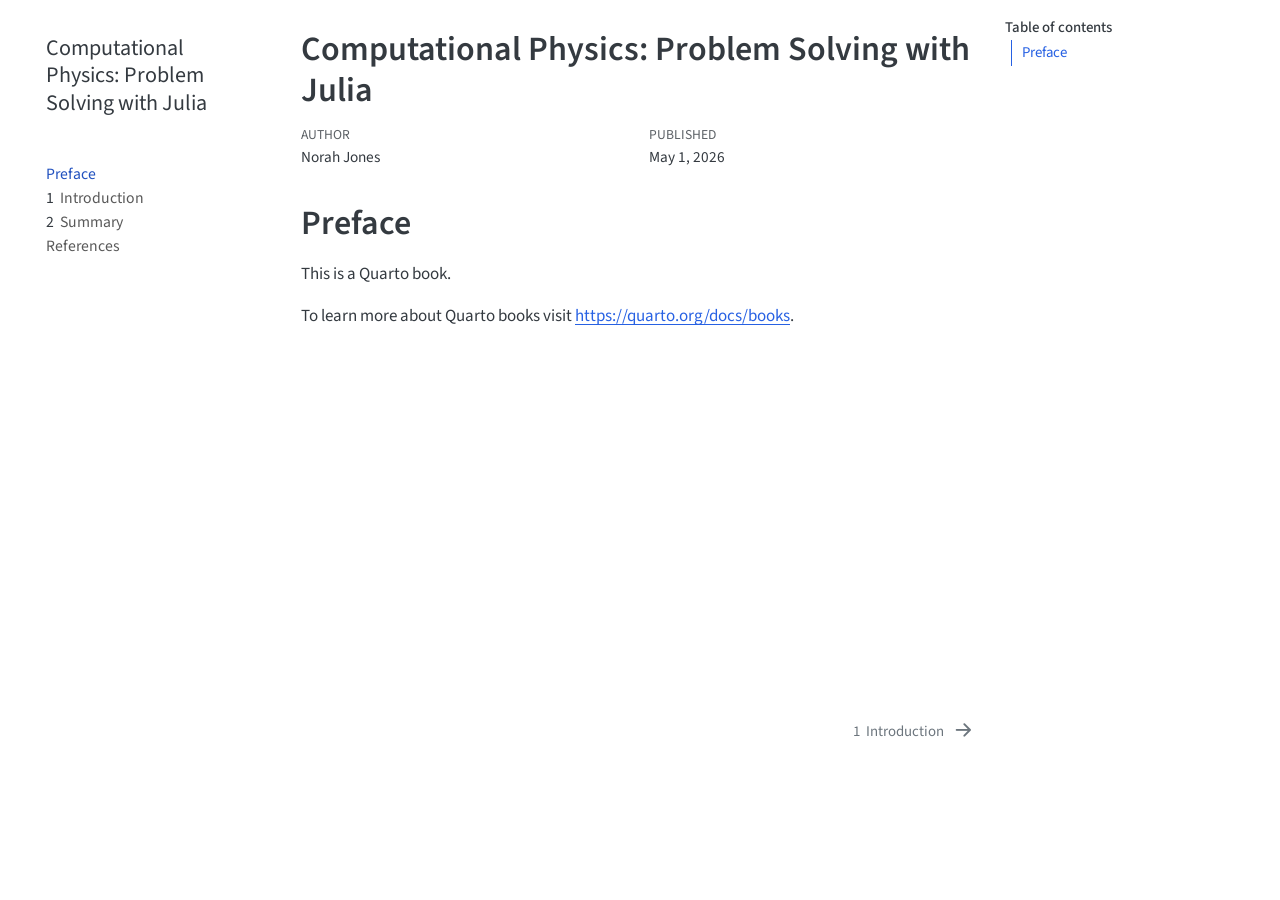
==== index.html @ 2320fd96 "Built site for gh-pages" ====
<!DOCTYPE html>
<html xmlns="http://www.w3.org/1999/xhtml" lang="en" xml:lang="en"><head>

<meta charset="utf-8">
<meta name="generator" content="quarto-1.8.27">

<meta name="viewport" content="width=device-width, initial-scale=1.0, user-scalable=yes">

<meta name="author" content="Norah Jones">
<meta name="dcterms.date" content="2026-05-01">

<title>Computational Physics: Problem Solving with Julia</title>
<style>
code{white-space: pre-wrap;}
span.smallcaps{font-variant: small-caps;}
div.columns{display: flex; gap: min(4vw, 1.5em);}
div.column{flex: auto; overflow-x: auto;}
div.hanging-indent{margin-left: 1.5em; text-indent: -1.5em;}
ul.task-list{list-style: none;}
ul.task-list li input[type="checkbox"] {
  width: 0.8em;
  margin: 0 0.8em 0.2em -1em; /* quarto-specific, see https://github.com/quarto-dev/quarto-cli/issues/4556 */ 
  vertical-align: middle;
}
</style>


<script src="site_libs/quarto-nav/quarto-nav.js"></script>
<script src="site_libs/quarto-nav/headroom.min.js"></script>
<script src="site_libs/clipboard/clipboard.min.js"></script>
<script src="site_libs/quarto-search/autocomplete.umd.js"></script>
<script src="site_libs/quarto-search/fuse.min.js"></script>
<script src="site_libs/quarto-search/quarto-search.js"></script>
<meta name="quarto:offset" content="./">
<link href="./intro.html" rel="next">
<script src="site_libs/quarto-html/quarto.js" type="module"></script>
<script src="site_libs/quarto-html/tabsets/tabsets.js" type="module"></script>
<script src="site_libs/quarto-html/axe/axe-check.js" type="module"></script>
<script src="site_libs/quarto-html/popper.min.js"></script>
<script src="site_libs/quarto-html/tippy.umd.min.js"></script>
<script src="site_libs/quarto-html/anchor.min.js"></script>
<link href="site_libs/quarto-html/tippy.css" rel="stylesheet">
<link href="site_libs/quarto-html/quarto-syntax-highlighting-ed96de9b727972fe78a7b5d16c58bf87.css" rel="stylesheet" id="quarto-text-highlighting-styles">
<script src="site_libs/bootstrap/bootstrap.min.js"></script>
<link href="site_libs/bootstrap/bootstrap-icons.css" rel="stylesheet">
<link href="site_libs/bootstrap/bootstrap-9d8b9e87da8d25d13f89f026bc76f845.min.css" rel="stylesheet" append-hash="true" id="quarto-bootstrap" data-mode="light">
<script id="quarto-search-options" type="application/json">{
  "location": "sidebar",
  "copy-button": false,
  "collapse-after": 3,
  "panel-placement": "start",
  "type": "textbox",
  "limit": 50,
  "keyboard-shortcut": [
    "f",
    "/",
    "s"
  ],
  "show-item-context": false,
  "language": {
    "search-no-results-text": "No results",
    "search-matching-documents-text": "matching documents",
    "search-copy-link-title": "Copy link to search",
    "search-hide-matches-text": "Hide additional matches",
    "search-more-match-text": "more match in this document",
    "search-more-matches-text": "more matches in this document",
    "search-clear-button-title": "Clear",
    "search-text-placeholder": "",
    "search-detached-cancel-button-title": "Cancel",
    "search-submit-button-title": "Submit",
    "search-label": "Search"
  }
}</script>


</head>

<body class="nav-sidebar floating quarto-light">

<div id="quarto-search-results"></div>
  <header id="quarto-header" class="headroom fixed-top">
  <nav class="quarto-secondary-nav">
    <div class="container-fluid d-flex">
      <button type="button" class="quarto-btn-toggle btn" data-bs-toggle="collapse" role="button" data-bs-target=".quarto-sidebar-collapse-item" aria-controls="quarto-sidebar" aria-expanded="false" aria-label="Toggle sidebar navigation" onclick="if (window.quartoToggleHeadroom) { window.quartoToggleHeadroom(); }">
        <i class="bi bi-layout-text-sidebar-reverse"></i>
      </button>
        <nav class="quarto-page-breadcrumbs" aria-label="breadcrumb"><ol class="breadcrumb"><li class="breadcrumb-item"><a href="./index.html">Preface</a></li></ol></nav>
        <a class="flex-grow-1" role="navigation" data-bs-toggle="collapse" data-bs-target=".quarto-sidebar-collapse-item" aria-controls="quarto-sidebar" aria-expanded="false" aria-label="Toggle sidebar navigation" onclick="if (window.quartoToggleHeadroom) { window.quartoToggleHeadroom(); }">      
        </a>
      <button type="button" class="btn quarto-search-button" aria-label="Search" onclick="window.quartoOpenSearch();">
        <i class="bi bi-search"></i>
      </button>
    </div>
  </nav>
</header>
<!-- content -->
<div id="quarto-content" class="quarto-container page-columns page-rows-contents page-layout-article">
<!-- sidebar -->
  <nav id="quarto-sidebar" class="sidebar collapse collapse-horizontal quarto-sidebar-collapse-item sidebar-navigation floating overflow-auto">
    <div class="pt-lg-2 mt-2 text-left sidebar-header">
    <div class="sidebar-title mb-0 py-0">
      <a href="./">Computational Physics: Problem Solving with Julia</a> 
    </div>
      </div>
        <div class="mt-2 flex-shrink-0 align-items-center">
        <div class="sidebar-search">
        <div id="quarto-search" class="" title="Search"></div>
        </div>
        </div>
    <div class="sidebar-menu-container"> 
    <ul class="list-unstyled mt-1">
        <li class="sidebar-item">
  <div class="sidebar-item-container"> 
  <a href="./index.html" class="sidebar-item-text sidebar-link active">
 <span class="menu-text">Preface</span></a>
  </div>
</li>
        <li class="sidebar-item">
  <div class="sidebar-item-container"> 
  <a href="./intro.html" class="sidebar-item-text sidebar-link">
 <span class="menu-text"><span class="chapter-number">1</span>&nbsp; <span class="chapter-title">Introduction</span></span></a>
  </div>
</li>
        <li class="sidebar-item">
  <div class="sidebar-item-container"> 
  <a href="./summary.html" class="sidebar-item-text sidebar-link">
 <span class="menu-text"><span class="chapter-number">2</span>&nbsp; <span class="chapter-title">Summary</span></span></a>
  </div>
</li>
        <li class="sidebar-item">
  <div class="sidebar-item-container"> 
  <a href="./references.html" class="sidebar-item-text sidebar-link">
 <span class="menu-text">References</span></a>
  </div>
</li>
    </ul>
    </div>
</nav>
<div id="quarto-sidebar-glass" class="quarto-sidebar-collapse-item" data-bs-toggle="collapse" data-bs-target=".quarto-sidebar-collapse-item"></div>
<!-- margin-sidebar -->
    <div id="quarto-margin-sidebar" class="sidebar margin-sidebar">
        <nav id="TOC" role="doc-toc" class="toc-active">
    <h2 id="toc-title">Table of contents</h2>
   
  <ul>
  <li><a href="#preface" id="toc-preface" class="nav-link active" data-scroll-target="#preface">Preface</a></li>
  </ul>
</nav>
    </div>
<!-- main -->
<main class="content" id="quarto-document-content">

<header id="title-block-header" class="quarto-title-block default">
<div class="quarto-title">
<h1 class="title">Computational Physics: Problem Solving with Julia</h1>
</div>



<div class="quarto-title-meta">

    <div>
    <div class="quarto-title-meta-heading">Author</div>
    <div class="quarto-title-meta-contents">
             <p>Norah Jones </p>
          </div>
  </div>
    
    <div>
    <div class="quarto-title-meta-heading">Published</div>
    <div class="quarto-title-meta-contents">
      <p class="date">May 1, 2026</p>
    </div>
  </div>
  
    
  </div>
  


</header>


<section id="preface" class="level1 unnumbered">
<h1 class="unnumbered">Preface</h1>
<p>This is a Quarto book.</p>
<p>To learn more about Quarto books visit <a href="https://quarto.org/docs/books" class="uri">https://quarto.org/docs/books</a>.</p>


</section>

</main> <!-- /main -->
<script id="quarto-html-after-body" type="application/javascript">
  window.document.addEventListener("DOMContentLoaded", function (event) {
    const icon = "";
    const anchorJS = new window.AnchorJS();
    anchorJS.options = {
      placement: 'right',
      icon: icon
    };
    anchorJS.add('.anchored');
    const isCodeAnnotation = (el) => {
      for (const clz of el.classList) {
        if (clz.startsWith('code-annotation-')) {                     
          return true;
        }
      }
      return false;
    }
    const onCopySuccess = function(e) {
      // button target
      const button = e.trigger;
      // don't keep focus
      button.blur();
      // flash "checked"
      button.classList.add('code-copy-button-checked');
      var currentTitle = button.getAttribute("title");
      button.setAttribute("title", "Copied!");
      let tooltip;
      if (window.bootstrap) {
        button.setAttribute("data-bs-toggle", "tooltip");
        button.setAttribute("data-bs-placement", "left");
        button.setAttribute("data-bs-title", "Copied!");
        tooltip = new bootstrap.Tooltip(button, 
          { trigger: "manual", 
            customClass: "code-copy-button-tooltip",
            offset: [0, -8]});
        tooltip.show();    
      }
      setTimeout(function() {
        if (tooltip) {
          tooltip.hide();
          button.removeAttribute("data-bs-title");
          button.removeAttribute("data-bs-toggle");
          button.removeAttribute("data-bs-placement");
        }
        button.setAttribute("title", currentTitle);
        button.classList.remove('code-copy-button-checked');
      }, 1000);
      // clear code selection
      e.clearSelection();
    }
    const getTextToCopy = function(trigger) {
      const outerScaffold = trigger.parentElement.cloneNode(true);
      const codeEl = outerScaffold.querySelector('code');
      for (const childEl of codeEl.children) {
        if (isCodeAnnotation(childEl)) {
          childEl.remove();
        }
      }
      return codeEl.innerText;
    }
    const clipboard = new window.ClipboardJS('.code-copy-button:not([data-in-quarto-modal])', {
      text: getTextToCopy
    });
    clipboard.on('success', onCopySuccess);
    if (window.document.getElementById('quarto-embedded-source-code-modal')) {
      const clipboardModal = new window.ClipboardJS('.code-copy-button[data-in-quarto-modal]', {
        text: getTextToCopy,
        container: window.document.getElementById('quarto-embedded-source-code-modal')
      });
      clipboardModal.on('success', onCopySuccess);
    }
      var localhostRegex = new RegExp(/^(?:http|https):\/\/localhost\:?[0-9]*\//);
      var mailtoRegex = new RegExp(/^mailto:/);
        var filterRegex = new RegExp('/' + window.location.host + '/');
      var isInternal = (href) => {
          return filterRegex.test(href) || localhostRegex.test(href) || mailtoRegex.test(href);
      }
      // Inspect non-navigation links and adorn them if external
     var links = window.document.querySelectorAll('a[href]:not(.nav-link):not(.navbar-brand):not(.toc-action):not(.sidebar-link):not(.sidebar-item-toggle):not(.pagination-link):not(.no-external):not([aria-hidden]):not(.dropdown-item):not(.quarto-navigation-tool):not(.about-link)');
      for (var i=0; i<links.length; i++) {
        const link = links[i];
        if (!isInternal(link.href)) {
          // undo the damage that might have been done by quarto-nav.js in the case of
          // links that we want to consider external
          if (link.dataset.originalHref !== undefined) {
            link.href = link.dataset.originalHref;
          }
        }
      }
    function tippyHover(el, contentFn, onTriggerFn, onUntriggerFn) {
      const config = {
        allowHTML: true,
        maxWidth: 500,
        delay: 100,
        arrow: false,
        appendTo: function(el) {
            return el.parentElement;
        },
        interactive: true,
        interactiveBorder: 10,
        theme: 'quarto',
        placement: 'bottom-start',
      };
      if (contentFn) {
        config.content = contentFn;
      }
      if (onTriggerFn) {
        config.onTrigger = onTriggerFn;
      }
      if (onUntriggerFn) {
        config.onUntrigger = onUntriggerFn;
      }
      window.tippy(el, config); 
    }
    const noterefs = window.document.querySelectorAll('a[role="doc-noteref"]');
    for (var i=0; i<noterefs.length; i++) {
      const ref = noterefs[i];
      tippyHover(ref, function() {
        // use id or data attribute instead here
        let href = ref.getAttribute('data-footnote-href') || ref.getAttribute('href');
        try { href = new URL(href).hash; } catch {}
        const id = href.replace(/^#\/?/, "");
        const note = window.document.getElementById(id);
        if (note) {
          return note.innerHTML;
        } else {
          return "";
        }
      });
    }
    const xrefs = window.document.querySelectorAll('a.quarto-xref');
    const processXRef = (id, note) => {
      // Strip column container classes
      const stripColumnClz = (el) => {
        el.classList.remove("page-full", "page-columns");
        if (el.children) {
          for (const child of el.children) {
            stripColumnClz(child);
          }
        }
      }
      stripColumnClz(note)
      if (id === null || id.startsWith('sec-')) {
        // Special case sections, only their first couple elements
        const container = document.createElement("div");
        if (note.children && note.children.length > 2) {
          container.appendChild(note.children[0].cloneNode(true));
          for (let i = 1; i < note.children.length; i++) {
            const child = note.children[i];
            if (child.tagName === "P" && child.innerText === "") {
              continue;
            } else {
              container.appendChild(child.cloneNode(true));
              break;
            }
          }
          if (window.Quarto?.typesetMath) {
            window.Quarto.typesetMath(container);
          }
          return container.innerHTML
        } else {
          if (window.Quarto?.typesetMath) {
            window.Quarto.typesetMath(note);
          }
          return note.innerHTML;
        }
      } else {
        // Remove any anchor links if they are present
        const anchorLink = note.querySelector('a.anchorjs-link');
        if (anchorLink) {
          anchorLink.remove();
        }
        if (window.Quarto?.typesetMath) {
          window.Quarto.typesetMath(note);
        }
        if (note.classList.contains("callout")) {
          return note.outerHTML;
        } else {
          return note.innerHTML;
        }
      }
    }
    for (var i=0; i<xrefs.length; i++) {
      const xref = xrefs[i];
      tippyHover(xref, undefined, function(instance) {
        instance.disable();
        let url = xref.getAttribute('href');
        let hash = undefined; 
        if (url.startsWith('#')) {
          hash = url;
        } else {
          try { hash = new URL(url).hash; } catch {}
        }
        if (hash) {
          const id = hash.replace(/^#\/?/, "");
          const note = window.document.getElementById(id);
          if (note !== null) {
            try {
              const html = processXRef(id, note.cloneNode(true));
              instance.setContent(html);
            } finally {
              instance.enable();
              instance.show();
            }
          } else {
            // See if we can fetch this
            fetch(url.split('#')[0])
            .then(res => res.text())
            .then(html => {
              const parser = new DOMParser();
              const htmlDoc = parser.parseFromString(html, "text/html");
              const note = htmlDoc.getElementById(id);
              if (note !== null) {
                const html = processXRef(id, note);
                instance.setContent(html);
              } 
            }).finally(() => {
              instance.enable();
              instance.show();
            });
          }
        } else {
          // See if we can fetch a full url (with no hash to target)
          // This is a special case and we should probably do some content thinning / targeting
          fetch(url)
          .then(res => res.text())
          .then(html => {
            const parser = new DOMParser();
            const htmlDoc = parser.parseFromString(html, "text/html");
            const note = htmlDoc.querySelector('main.content');
            if (note !== null) {
              // This should only happen for chapter cross references
              // (since there is no id in the URL)
              // remove the first header
              if (note.children.length > 0 && note.children[0].tagName === "HEADER") {
                note.children[0].remove();
              }
              const html = processXRef(null, note);
              instance.setContent(html);
            } 
          }).finally(() => {
            instance.enable();
            instance.show();
          });
        }
      }, function(instance) {
      });
    }
        let selectedAnnoteEl;
        const selectorForAnnotation = ( cell, annotation) => {
          let cellAttr = 'data-code-cell="' + cell + '"';
          let lineAttr = 'data-code-annotation="' +  annotation + '"';
          const selector = 'span[' + cellAttr + '][' + lineAttr + ']';
          return selector;
        }
        const selectCodeLines = (annoteEl) => {
          const doc = window.document;
          const targetCell = annoteEl.getAttribute("data-target-cell");
          const targetAnnotation = annoteEl.getAttribute("data-target-annotation");
          const annoteSpan = window.document.querySelector(selectorForAnnotation(targetCell, targetAnnotation));
          const lines = annoteSpan.getAttribute("data-code-lines").split(",");
          const lineIds = lines.map((line) => {
            return targetCell + "-" + line;
          })
          let top = null;
          let height = null;
          let parent = null;
          if (lineIds.length > 0) {
              //compute the position of the single el (top and bottom and make a div)
              const el = window.document.getElementById(lineIds[0]);
              top = el.offsetTop;
              height = el.offsetHeight;
              parent = el.parentElement.parentElement;
            if (lineIds.length > 1) {
              const lastEl = window.document.getElementById(lineIds[lineIds.length - 1]);
              const bottom = lastEl.offsetTop + lastEl.offsetHeight;
              height = bottom - top;
            }
            if (top !== null && height !== null && parent !== null) {
              // cook up a div (if necessary) and position it 
              let div = window.document.getElementById("code-annotation-line-highlight");
              if (div === null) {
                div = window.document.createElement("div");
                div.setAttribute("id", "code-annotation-line-highlight");
                div.style.position = 'absolute';
                parent.appendChild(div);
              }
              div.style.top = top - 2 + "px";
              div.style.height = height + 4 + "px";
              div.style.left = 0;
              let gutterDiv = window.document.getElementById("code-annotation-line-highlight-gutter");
              if (gutterDiv === null) {
                gutterDiv = window.document.createElement("div");
                gutterDiv.setAttribute("id", "code-annotation-line-highlight-gutter");
                gutterDiv.style.position = 'absolute';
                const codeCell = window.document.getElementById(targetCell);
                const gutter = codeCell.querySelector('.code-annotation-gutter');
                gutter.appendChild(gutterDiv);
              }
              gutterDiv.style.top = top - 2 + "px";
              gutterDiv.style.height = height + 4 + "px";
            }
            selectedAnnoteEl = annoteEl;
          }
        };
        const unselectCodeLines = () => {
          const elementsIds = ["code-annotation-line-highlight", "code-annotation-line-highlight-gutter"];
          elementsIds.forEach((elId) => {
            const div = window.document.getElementById(elId);
            if (div) {
              div.remove();
            }
          });
          selectedAnnoteEl = undefined;
        };
          // Handle positioning of the toggle
      window.addEventListener(
        "resize",
        throttle(() => {
          elRect = undefined;
          if (selectedAnnoteEl) {
            selectCodeLines(selectedAnnoteEl);
          }
        }, 10)
      );
      function throttle(fn, ms) {
      let throttle = false;
      let timer;
        return (...args) => {
          if(!throttle) { // first call gets through
              fn.apply(this, args);
              throttle = true;
          } else { // all the others get throttled
              if(timer) clearTimeout(timer); // cancel #2
              timer = setTimeout(() => {
                fn.apply(this, args);
                timer = throttle = false;
              }, ms);
          }
        };
      }
        // Attach click handler to the DT
        const annoteDls = window.document.querySelectorAll('dt[data-target-cell]');
        for (const annoteDlNode of annoteDls) {
          annoteDlNode.addEventListener('click', (event) => {
            const clickedEl = event.target;
            if (clickedEl !== selectedAnnoteEl) {
              unselectCodeLines();
              const activeEl = window.document.querySelector('dt[data-target-cell].code-annotation-active');
              if (activeEl) {
                activeEl.classList.remove('code-annotation-active');
              }
              selectCodeLines(clickedEl);
              clickedEl.classList.add('code-annotation-active');
            } else {
              // Unselect the line
              unselectCodeLines();
              clickedEl.classList.remove('code-annotation-active');
            }
          });
        }
    const findCites = (el) => {
      const parentEl = el.parentElement;
      if (parentEl) {
        const cites = parentEl.dataset.cites;
        if (cites) {
          return {
            el,
            cites: cites.split(' ')
          };
        } else {
          return findCites(el.parentElement)
        }
      } else {
        return undefined;
      }
    };
    var bibliorefs = window.document.querySelectorAll('a[role="doc-biblioref"]');
    for (var i=0; i<bibliorefs.length; i++) {
      const ref = bibliorefs[i];
      const citeInfo = findCites(ref);
      if (citeInfo) {
        tippyHover(citeInfo.el, function() {
          var popup = window.document.createElement('div');
          citeInfo.cites.forEach(function(cite) {
            var citeDiv = window.document.createElement('div');
            citeDiv.classList.add('hanging-indent');
            citeDiv.classList.add('csl-entry');
            var biblioDiv = window.document.getElementById('ref-' + cite);
            if (biblioDiv) {
              citeDiv.innerHTML = biblioDiv.innerHTML;
            }
            popup.appendChild(citeDiv);
          });
          return popup.innerHTML;
        });
      }
    }
  });
  </script>
<nav class="page-navigation">
  <div class="nav-page nav-page-previous">
  </div>
  <div class="nav-page nav-page-next">
      <a href="./intro.html" class="pagination-link" aria-label="Introduction">
        <span class="nav-page-text"><span class="chapter-number">1</span>&nbsp; <span class="chapter-title">Introduction</span></span> <i class="bi bi-arrow-right-short"></i>
      </a>
  </div>
</nav>
</div> <!-- /content -->




</body></html>
---- site_libs/quarto-html/tippy.css ----
.tippy-box[data-animation=fade][data-state=hidden]{opacity:0}[data-tippy-root]{max-width:calc(100vw - 10px)}.tippy-box{position:relative;background-color:#333;color:#fff;border-radius:4px;font-size:14px;line-height:1.4;white-space:normal;outline:0;transition-property:transform,visibility,opacity}.tippy-box[data-placement^=top]>.tippy-arrow{bottom:0}.tippy-box[data-placement^=top]>.tippy-arrow:before{bottom:-7px;left:0;border-width:8px 8px 0;border-top-color:initial;transform-origin:center top}.tippy-box[data-placement^=bottom]>.tippy-arrow{top:0}.tippy-box[data-placement^=bottom]>.tippy-arrow:before{top:-7px;left:0;border-width:0 8px 8px;border-bottom-color:initial;transform-origin:center bottom}.tippy-box[data-placement^=left]>.tippy-arrow{right:0}.tippy-box[data-placement^=left]>.tippy-arrow:before{border-width:8px 0 8px 8px;border-left-color:initial;right:-7px;transform-origin:center left}.tippy-box[data-placement^=right]>.tippy-arrow{left:0}.tippy-box[data-placement^=right]>.tippy-arrow:before{left:-7px;border-width:8px 8px 8px 0;border-right-color:initial;transform-origin:center right}.tippy-box[data-inertia][data-state=visible]{transition-timing-function:cubic-bezier(.54,1.5,.38,1.11)}.tippy-arrow{width:16px;height:16px;color:#333}.tippy-arrow:before{content:"";position:absolute;border-color:transparent;border-style:solid}.tippy-content{position:relative;padding:5px 9px;z-index:1}
---- site_libs/quarto-html/quarto-syntax-highlighting-ed96de9b727972fe78a7b5d16c58bf87.css ----
/* quarto syntax highlight colors */
:root {
  --quarto-hl-ot-color: #003B4F;
  --quarto-hl-at-color: #657422;
  --quarto-hl-ss-color: #20794D;
  --quarto-hl-an-color: #5E5E5E;
  --quarto-hl-fu-color: #4758AB;
  --quarto-hl-st-color: #20794D;
  --quarto-hl-cf-color: #003B4F;
  --quarto-hl-op-color: #5E5E5E;
  --quarto-hl-er-color: #AD0000;
  --quarto-hl-bn-color: #AD0000;
  --quarto-hl-al-color: #AD0000;
  --quarto-hl-va-color: #111111;
  --quarto-hl-bu-color: inherit;
  --quarto-hl-ex-color: inherit;
  --quarto-hl-pp-color: #AD0000;
  --quarto-hl-in-color: #5E5E5E;
  --quarto-hl-vs-color: #20794D;
  --quarto-hl-wa-color: #5E5E5E;
  --quarto-hl-do-color: #5E5E5E;
  --quarto-hl-im-color: #00769E;
  --quarto-hl-ch-color: #20794D;
  --quarto-hl-dt-color: #AD0000;
  --quarto-hl-fl-color: #AD0000;
  --quarto-hl-co-color: #5E5E5E;
  --quarto-hl-cv-color: #5E5E5E;
  --quarto-hl-cn-color: #8f5902;
  --quarto-hl-sc-color: #5E5E5E;
  --quarto-hl-dv-color: #AD0000;
  --quarto-hl-kw-color: #003B4F;
}

/* other quarto variables */
:root {
  --quarto-font-monospace: SFMono-Regular, Menlo, Monaco, Consolas, "Liberation Mono", "Courier New", monospace;
}

/* syntax highlight based on Pandoc's rules */
pre > code.sourceCode > span {
  color: #003B4F;
}

code.sourceCode > span {
  color: #003B4F;
}

div.sourceCode,
div.sourceCode pre.sourceCode {
  color: #003B4F;
}

/* Normal */
code span {
  color: #003B4F;
}

/* Alert */
code span.al {
  color: #AD0000;
  font-style: inherit;
}

/* Annotation */
code span.an {
  color: #5E5E5E;
  font-style: inherit;
}

/* Attribute */
code span.at {
  color: #657422;
  font-style: inherit;
}

/* BaseN */
code span.bn {
  color: #AD0000;
  font-style: inherit;
}

/* BuiltIn */
code span.bu {
  font-style: inherit;
}

/* ControlFlow */
code span.cf {
  color: #003B4F;
  font-weight: bold;
  font-style: inherit;
}

/* Char */
code span.ch {
  color: #20794D;
  font-style: inherit;
}

/* Constant */
code span.cn {
  color: #8f5902;
  font-style: inherit;
}

/* Comment */
code span.co {
  color: #5E5E5E;
  font-style: inherit;
}

/* CommentVar */
code span.cv {
  color: #5E5E5E;
  font-style: italic;
}

/* Documentation */
code span.do {
  color: #5E5E5E;
  font-style: italic;
}

/* DataType */
code span.dt {
  color: #AD0000;
  font-style: inherit;
}

/* DecVal */
code span.dv {
  color: #AD0000;
  font-style: inherit;
}

/* Error */
code span.er {
  color: #AD0000;
  font-style: inherit;
}

/* Extension */
code span.ex {
  font-style: inherit;
}

/* Float */
code span.fl {
  color: #AD0000;
  font-style: inherit;
}

/* Function */
code span.fu {
  color: #4758AB;
  font-style: inherit;
}

/* Import */
code span.im {
  color: #00769E;
  font-style: inherit;
}

/* Information */
code span.in {
  color: #5E5E5E;
  font-style: inherit;
}

/* Keyword */
code span.kw {
  color: #003B4F;
  font-weight: bold;
  font-style: inherit;
}

/* Operator */
code span.op {
  color: #5E5E5E;
  font-style: inherit;
}

/* Other */
code span.ot {
  color: #003B4F;
  font-style: inherit;
}

/* Preprocessor */
code span.pp {
  color: #AD0000;
  font-style: inherit;
}

/* SpecialChar */
code span.sc {
  color: #5E5E5E;
  font-style: inherit;
}

/* SpecialString */
code span.ss {
  color: #20794D;
  font-style: inherit;
}

/* String */
code span.st {
  color: #20794D;
  font-style: inherit;
}

/* Variable */
code span.va {
  color: #111111;
  font-style: inherit;
}

/* VerbatimString */
code span.vs {
  color: #20794D;
  font-style: inherit;
}

/* Warning */
code span.wa {
  color: #5E5E5E;
  font-style: italic;
}

.prevent-inlining {
  content: "</";
}

/*# sourceMappingURL=0920dd6d7437995b8cdf7429764427b1.css.map */
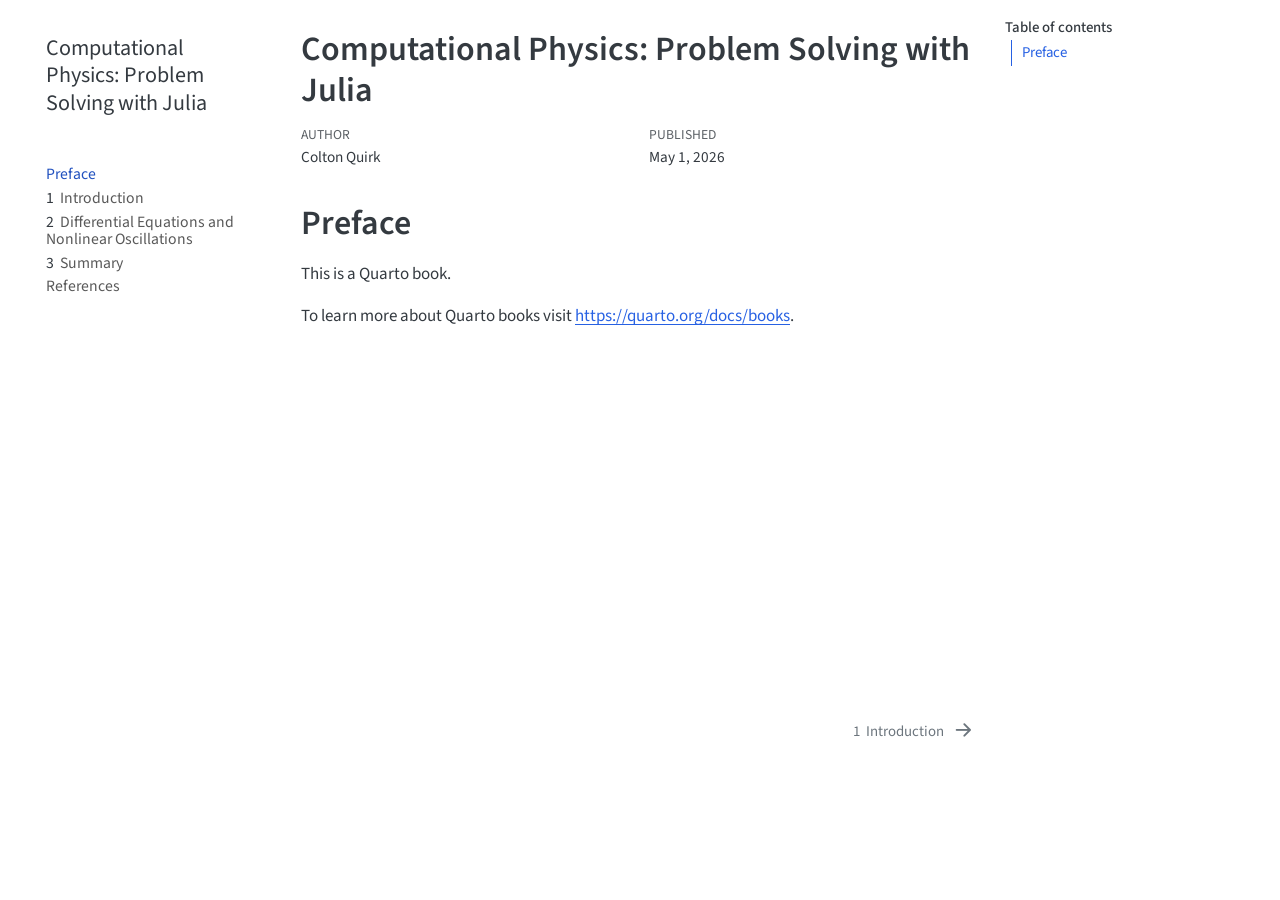
==== commit b2e990f7: "Built site for gh-pages" ====
--- a/index.html
+++ b/index.html
@@ -6,7 +6,7 @@
 
 <meta name="viewport" content="width=device-width, initial-scale=1.0, user-scalable=yes">
 
-<meta name="author" content="Norah Jones">
+<meta name="author" content="Colton Quirk">
 <meta name="dcterms.date" content="2026-05-01">
 
 <title>Computational Physics: Problem Solving with Julia</title>
@@ -123,8 +123,14 @@
 </li>
         <li class="sidebar-item">
   <div class="sidebar-item-container"> 
+  <a href="./chapters/ch1/diffeq.html" class="sidebar-item-text sidebar-link">
+ <span class="menu-text"><span class="chapter-number">2</span>&nbsp; <span class="chapter-title">Differential Equations and Nonlinear Oscillations</span></span></a>
+  </div>
+</li>
+        <li class="sidebar-item">
+  <div class="sidebar-item-container"> 
   <a href="./summary.html" class="sidebar-item-text sidebar-link">
- <span class="menu-text"><span class="chapter-number">2</span>&nbsp; <span class="chapter-title">Summary</span></span></a>
+ <span class="menu-text"><span class="chapter-number">3</span>&nbsp; <span class="chapter-title">Summary</span></span></a>
   </div>
 </li>
         <li class="sidebar-item">
@@ -162,7 +168,7 @@
     <div>
     <div class="quarto-title-meta-heading">Author</div>
     <div class="quarto-title-meta-contents">
-             <p>Norah Jones </p>
+             <p>Colton Quirk </p>
           </div>
   </div>
     
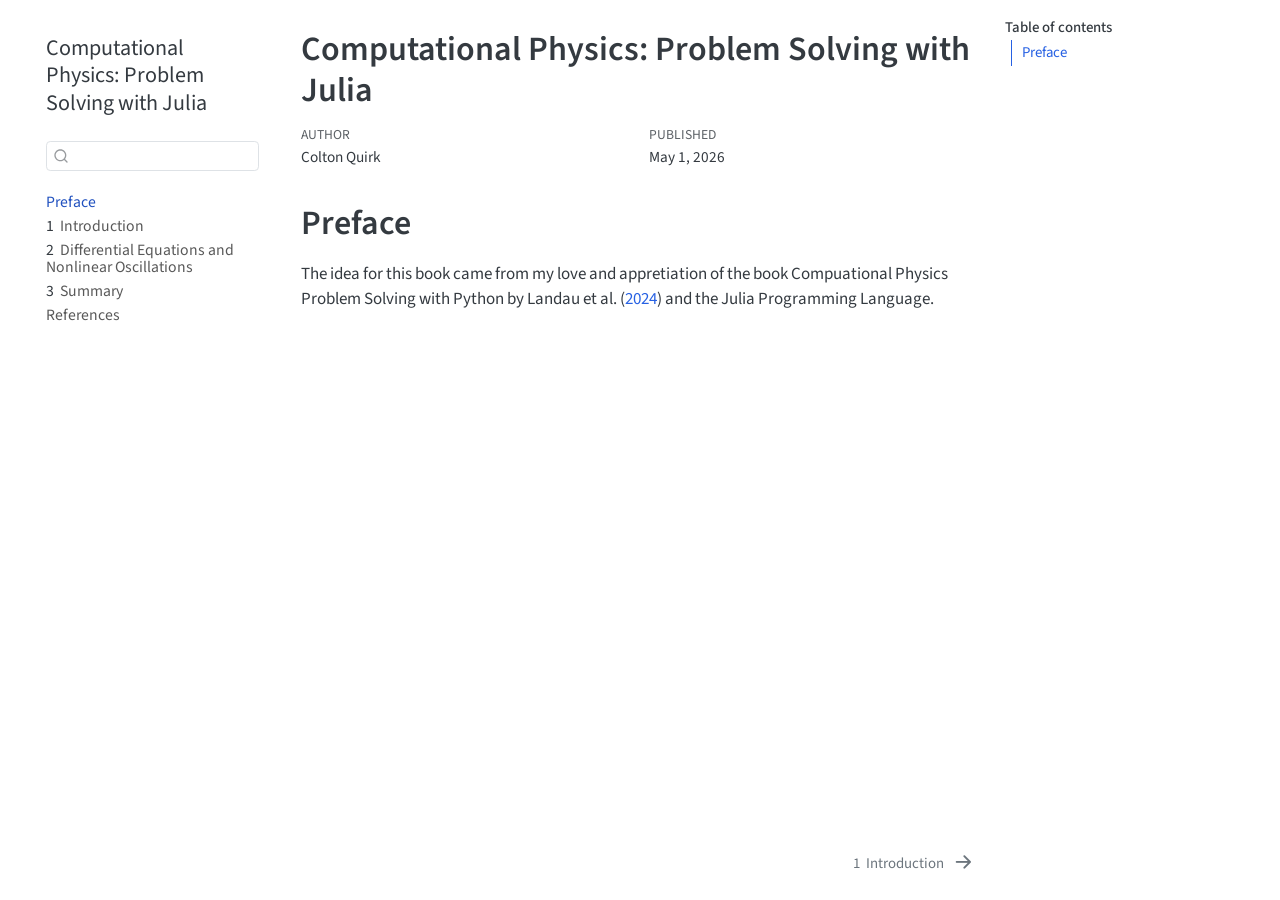
==== commit c2f0d004: "Built site for gh-pages" ====
--- a/index.html
+++ b/index.html
@@ -2,7 +2,7 @@
 <html xmlns="http://www.w3.org/1999/xhtml" lang="en" xml:lang="en"><head>
 
 <meta charset="utf-8">
-<meta name="generator" content="quarto-1.8.27">
+<meta name="generator" content="quarto-1.10.18">
 
 <meta name="viewport" content="width=device-width, initial-scale=1.0, user-scalable=yes">
 
@@ -11,10 +11,16 @@
 
 <title>Computational Physics: Problem Solving with Julia</title>
 <style>
-code{white-space: pre-wrap;}
+/* Default styles provided by pandoc.
+** See https://pandoc.org/MANUAL.html#variables-for-html for config info.
+*/
 span.smallcaps{font-variant: small-caps;}
-div.columns{display: flex; gap: min(4vw, 1.5em);}
-div.column{flex: auto; overflow-x: auto;}
+div.columns{display: flex; gap: 1.5em;}
+div.column{flex: auto;}
+@media screen {
+div.columns{gap: min(4vw, 1.5em);}
+div.column{overflow-x: auto;}
+}
 div.hanging-indent{margin-left: 1.5em; text-indent: -1.5em;}
 ul.task-list{list-style: none;}
 ul.task-list li input[type="checkbox"] {
@@ -22,7 +28,26 @@
   margin: 0 0.8em 0.2em -1em; /* quarto-specific, see https://github.com/quarto-dev/quarto-cli/issues/4556 */ 
   vertical-align: middle;
 }
-</style>
+/* CSS for citations */
+div.csl-bib-body { }
+div.csl-entry {
+  clear: both;
+}
+.hanging-indent div.csl-entry {
+  margin-left:2em;
+  text-indent:-2em;
+}
+div.csl-left-margin {
+  min-width:2em;
+  float:left;
+}
+div.csl-right-inline {
+  margin-left:2em;
+  padding-left:1em;
+}
+div.csl-indent {
+  margin-left: 2em;
+}</style>
 
 
 <script src="site_libs/quarto-nav/quarto-nav.js"></script>
@@ -35,15 +60,14 @@
 <link href="./intro.html" rel="next">
 <script src="site_libs/quarto-html/quarto.js" type="module"></script>
 <script src="site_libs/quarto-html/tabsets/tabsets.js" type="module"></script>
-<script src="site_libs/quarto-html/axe/axe-check.js" type="module"></script>
 <script src="site_libs/quarto-html/popper.min.js"></script>
 <script src="site_libs/quarto-html/tippy.umd.min.js"></script>
 <script src="site_libs/quarto-html/anchor.min.js"></script>
 <link href="site_libs/quarto-html/tippy.css" rel="stylesheet">
-<link href="site_libs/quarto-html/quarto-syntax-highlighting-ed96de9b727972fe78a7b5d16c58bf87.css" rel="stylesheet" id="quarto-text-highlighting-styles">
+<link href="site_libs/quarto-html/quarto-syntax-highlighting-64a204ab8560d761af7679ceaba22944.css" rel="stylesheet" id="quarto-text-highlighting-styles">
 <script src="site_libs/bootstrap/bootstrap.min.js"></script>
 <link href="site_libs/bootstrap/bootstrap-icons.css" rel="stylesheet">
-<link href="site_libs/bootstrap/bootstrap-9d8b9e87da8d25d13f89f026bc76f845.min.css" rel="stylesheet" append-hash="true" id="quarto-bootstrap" data-mode="light">
+<link href="site_libs/bootstrap/bootstrap-343830dee7e81009abd9657442190b55.min.css" rel="stylesheet" append-hash="true" id="quarto-bootstrap" data-mode="light">
 <script id="quarto-search-options" type="application/json">{
   "location": "sidebar",
   "copy-button": false,
@@ -189,10 +213,14 @@
 
 <section id="preface" class="level1 unnumbered">
 <h1 class="unnumbered">Preface</h1>
-<p>This is a Quarto book.</p>
-<p>To learn more about Quarto books visit <a href="https://quarto.org/docs/books" class="uri">https://quarto.org/docs/books</a>.</p>
-
-
+<p>The idea for this book came from my love and appretiation of the book Compuational Physics Problem Solving with Python by <span class="citation" data-cites="landauCompPhys24">Landau et al. (<a href="references.html#ref-landauCompPhys24" role="doc-biblioref">2024</a>)</span> and the Julia Programming Language.</p>
+
+
+<div id="refs" class="references csl-bib-body hanging-indent" role="list" style="display: none">
+<div id="ref-landauCompPhys24" class="csl-entry" role="listitem">
+Landau, Rubin H., Manuel J. Páez, and Cristian C. Bordeianu. 2024. <em>Computational Physics: Problem Solving with Python</em>. 4th ed. WILEY VCH.
+</div>
+</div>
 </section>
 
 </main> <!-- /main -->
--- a/site_libs/quarto-html/quarto-syntax-highlighting-64a204ab8560d761af7679ceaba22944.css
+++ b/site_libs/quarto-html/quarto-syntax-highlighting-64a204ab8560d761af7679ceaba22944.css
@@ -0,0 +1,236 @@
+/* quarto syntax highlight colors */
+:root {
+  --quarto-hl-ot-color: #003B4F;
+  --quarto-hl-at-color: #657422;
+  --quarto-hl-ss-color: #20794D;
+  --quarto-hl-an-color: #5E5E5E;
+  --quarto-hl-fu-color: #4758AB;
+  --quarto-hl-st-color: #20794D;
+  --quarto-hl-cf-color: #003B4F;
+  --quarto-hl-op-color: #5E5E5E;
+  --quarto-hl-er-color: #AD0000;
+  --quarto-hl-bn-color: #AD0000;
+  --quarto-hl-al-color: #AD0000;
+  --quarto-hl-va-color: #111111;
+  --quarto-hl-bu-color: inherit;
+  --quarto-hl-ex-color: inherit;
+  --quarto-hl-pp-color: #AD0000;
+  --quarto-hl-in-color: #5E5E5E;
+  --quarto-hl-vs-color: #20794D;
+  --quarto-hl-wa-color: #5E5E5E;
+  --quarto-hl-do-color: #5E5E5E;
+  --quarto-hl-im-color: #00769E;
+  --quarto-hl-ch-color: #20794D;
+  --quarto-hl-dt-color: #AD0000;
+  --quarto-hl-fl-color: #AD0000;
+  --quarto-hl-co-color: #5E5E5E;
+  --quarto-hl-cv-color: #5E5E5E;
+  --quarto-hl-cn-color: #8f5902;
+  --quarto-hl-sc-color: #5E5E5E;
+  --quarto-hl-dv-color: #AD0000;
+  --quarto-hl-kw-color: #003B4F;
+}
+
+/* other quarto variables */
+:root {
+  --quarto-font-monospace: SFMono-Regular, Menlo, Monaco, Consolas, "Liberation Mono", "Courier New", monospace;
+}
+
+/* syntax highlight based on Pandoc's rules */
+pre > code.sourceCode > span {
+  color: #003B4F;
+}
+
+code.sourceCode > span {
+  color: #003B4F;
+}
+
+div.sourceCode,
+div.sourceCode pre.sourceCode {
+  color: #003B4F;
+}
+
+/* Normal */
+code span {
+  color: #003B4F;
+}
+
+/* Alert */
+code span.al {
+  color: #AD0000;
+  font-style: inherit;
+}
+
+/* Annotation */
+code span.an {
+  color: #5E5E5E;
+  font-style: inherit;
+}
+
+/* Attribute */
+code span.at {
+  color: #657422;
+  font-style: inherit;
+}
+
+/* BaseN */
+code span.bn {
+  color: #AD0000;
+  font-style: inherit;
+}
+
+/* BuiltIn */
+code span.bu {
+  font-style: inherit;
+}
+
+/* ControlFlow */
+code span.cf {
+  color: #003B4F;
+  font-weight: bold;
+  font-style: inherit;
+}
+
+/* Char */
+code span.ch {
+  color: #20794D;
+  font-style: inherit;
+}
+
+/* Constant */
+code span.cn {
+  color: #8f5902;
+  font-style: inherit;
+}
+
+/* Comment */
+code span.co {
+  color: #5E5E5E;
+  font-style: inherit;
+}
+
+/* CommentVar */
+code span.cv {
+  color: #5E5E5E;
+  font-style: italic;
+}
+
+/* Documentation */
+code span.do {
+  color: #5E5E5E;
+  font-style: italic;
+}
+
+/* DataType */
+code span.dt {
+  color: #AD0000;
+  font-style: inherit;
+}
+
+/* DecVal */
+code span.dv {
+  color: #AD0000;
+  font-style: inherit;
+}
+
+/* Error */
+code span.er {
+  color: #AD0000;
+  font-style: inherit;
+}
+
+/* Extension */
+code span.ex {
+  font-style: inherit;
+}
+
+/* Float */
+code span.fl {
+  color: #AD0000;
+  font-style: inherit;
+}
+
+/* Function */
+code span.fu {
+  color: #4758AB;
+  font-style: inherit;
+}
+
+/* Import */
+code span.im {
+  color: #00769E;
+  font-style: inherit;
+}
+
+/* Information */
+code span.in {
+  color: #5E5E5E;
+  font-style: inherit;
+}
+
+/* Keyword */
+code span.kw {
+  color: #003B4F;
+  font-weight: bold;
+  font-style: inherit;
+}
+
+/* Operator */
+code span.op {
+  color: #5E5E5E;
+  font-style: inherit;
+}
+
+/* Other */
+code span.ot {
+  color: #003B4F;
+  font-style: inherit;
+}
+
+/* Preprocessor */
+code span.pp {
+  color: #AD0000;
+  font-style: inherit;
+}
+
+/* SpecialChar */
+code span.sc {
+  color: #5E5E5E;
+  font-style: inherit;
+}
+
+/* SpecialString */
+code span.ss {
+  color: #20794D;
+  font-style: inherit;
+}
+
+/* String */
+code span.st {
+  color: #20794D;
+  font-style: inherit;
+}
+
+/* Variable */
+code span.va {
+  color: #111111;
+  font-style: inherit;
+}
+
+/* VerbatimString */
+code span.vs {
+  color: #20794D;
+  font-style: inherit;
+}
+
+/* Warning */
+code span.wa {
+  color: #5E5E5E;
+  font-style: italic;
+}
+
+.prevent-inlining {
+  content: "</";
+}
+
+/*# sourceMappingURL=9d8d5bb603a83b8298b89080a598c93b.css.map */
